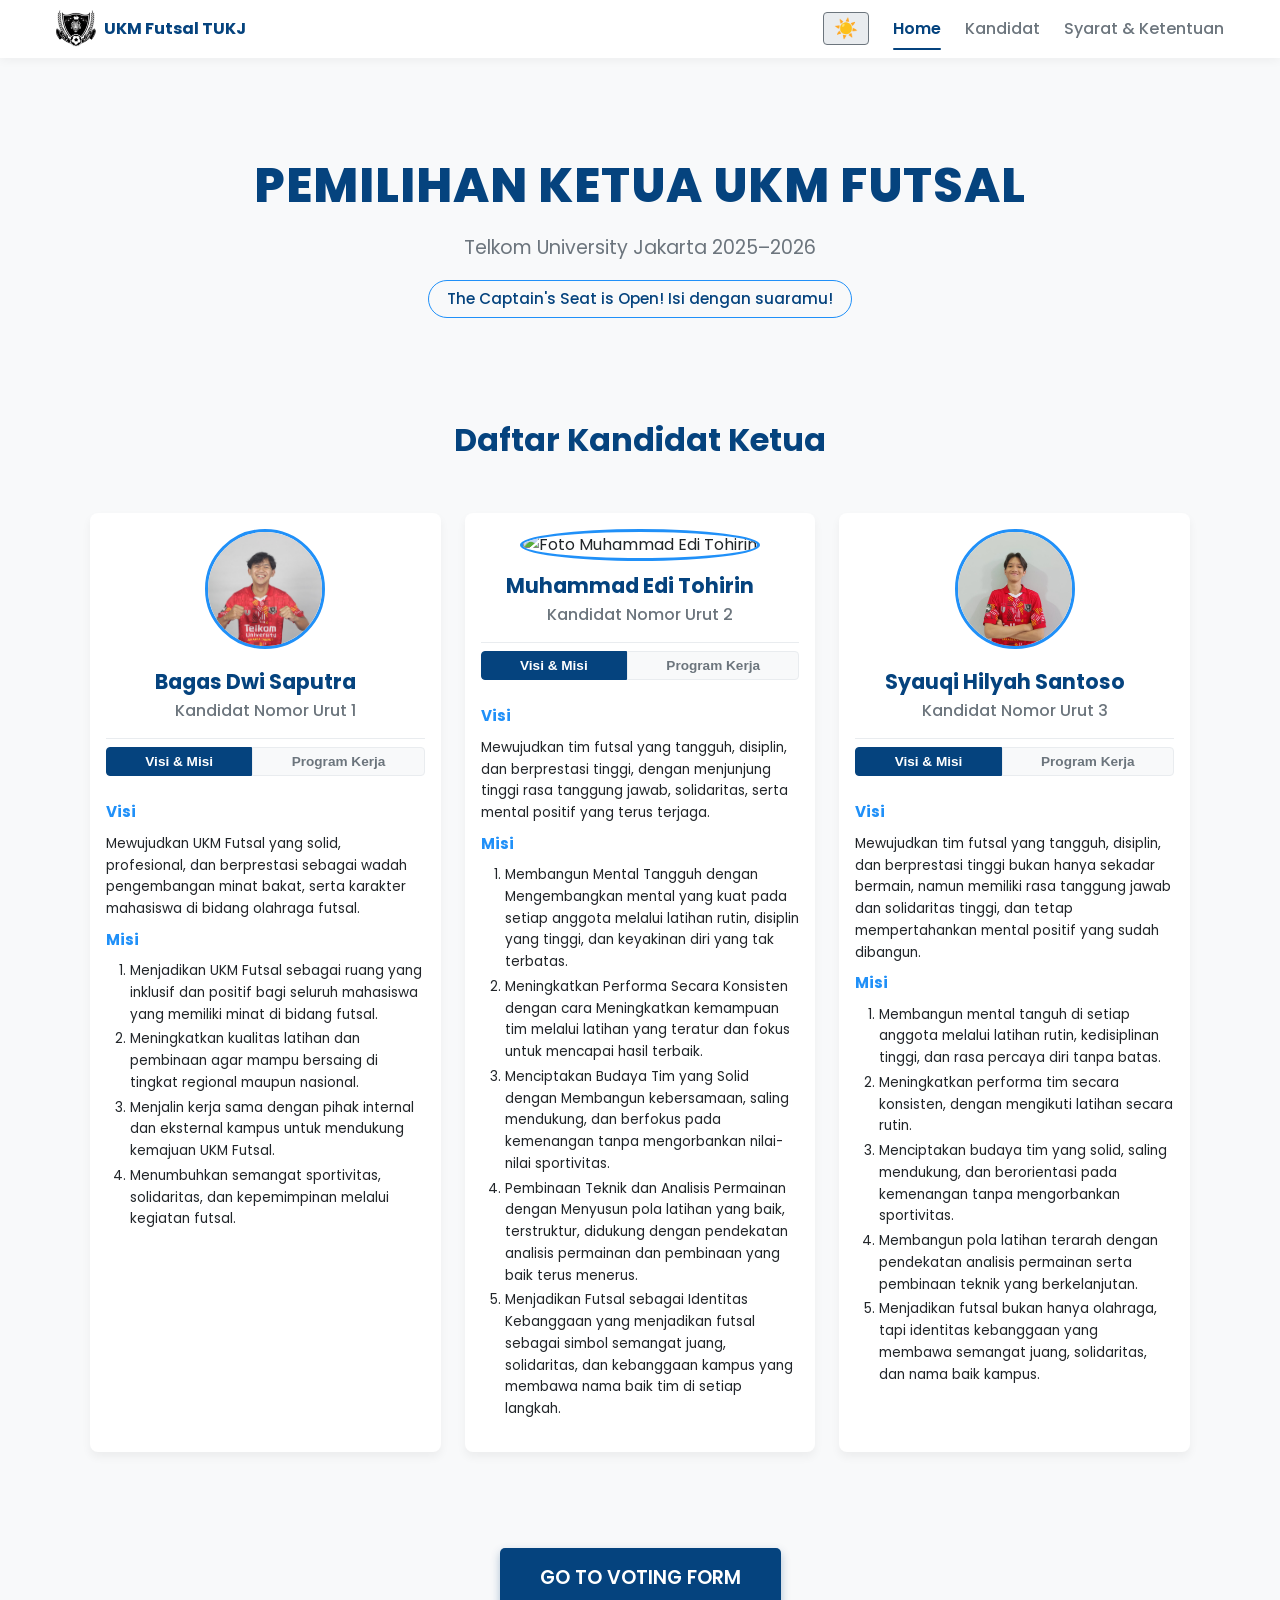
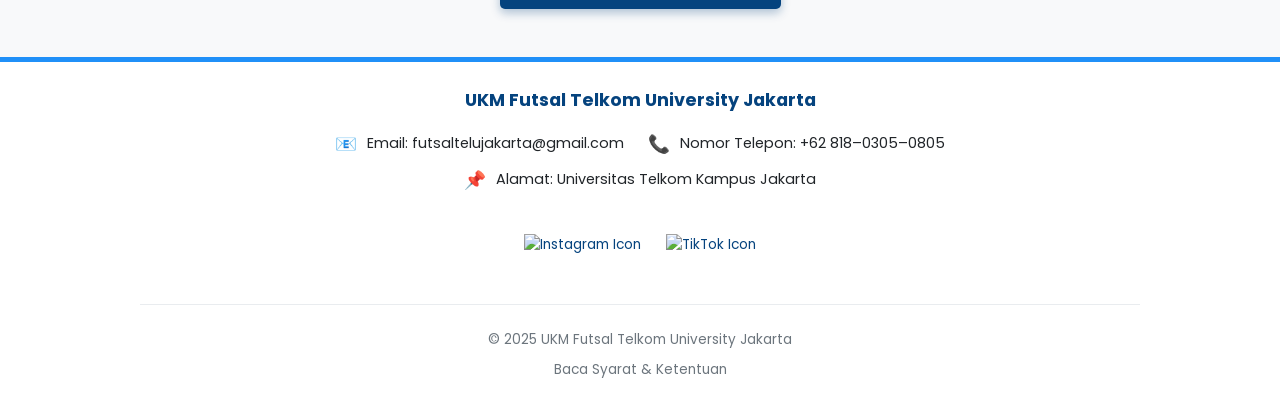
==== index.html @ 2a082401 "Initial commit of Futsal TUKJ Website" ====
<!DOCTYPE html>
<html lang="id">
  <head>
    <meta charset="UTF-8" />
    <meta name="viewport" content="width=device-width, initial-scale=1.0" />
    <title>Pemilihan Ketua UKM Futsal TUKJ</title>
    <link rel="stylesheet" href="style.css" />
    <link
      href="https://fonts.googleapis.com/css2?family=Poppins:wght@300;400;500;600;700;800&display=swap"
      rel="stylesheet"
    />
    <style>
      /* Gaya tambahan untuk nomor urut kandidat */
      .candidate-number {
        font-size: 1rem;
        font-weight: 500;
        color: var(--color-text-secondary);
        margin-top: -10px; /* Tarik ke atas agar dekat dengan nama */
        margin-bottom: 15px;
      }
    </style>
  </head>
  <body class="light-theme">
    <header class="sticky-header">
      <div class="header-content">
        <a href="index.html" class="logo-link">
          <img
            src="images/logo.png"
            alt="Logo UKM Futsal Telkom University Jakarta"
            class="logo"
          />
          <span class="ukm-name">UKM Futsal TUKJ</span>
        </a>

        <div class="header-controls">
          <button
            id="theme-toggle"
            class="theme-toggle"
            aria-label="Toggle dark mode"
          >
            ☀️
          </button>
          <nav class="main-nav">
            <a href="index.html" class="nav-item active">Home</a>
            <a href="#candidates-section" class="nav-item">Kandidat</a>
            <a href="syarat.html" class="nav-item">Syarat & Ketentuan</a>
          </nav>
        </div>
      </div>
    </header>

    <main>
      <section class="hero">
        <h1 class="main-title">PEMILIHAN KETUA UKM FUTSAL</h1>
        <p class="subtitle">Telkom University Jakarta 2025–2026</p>
        <p class="tagline">The Captain's Seat is Open! Isi dengan suaramu!</p>
      </section>

      <section class="candidates-list" id="candidates-section">
        <h2>Daftar Kandidat Ketua</h2>
        <div class="candidate-grid">
          <div class="candidate-card" id="kandidat-bagas">
            <img
              src="images/bagas.png"
              alt="Foto Bagas Dwi Saputra"
              class="candidate-photo"
            />
            <h3 class="candidate-name">
              Bagas Dwi Saputra <span class="badge-color green-dot"></span>
            </h3>
            <p class="candidate-number">Kandidat Nomor Urut 1</p>

            <div class="tab-container">
              <div class="tab-buttons">
                <button
                  class="tab-button active"
                  onclick="showTab(this, 'visi-misi-bagas')"
                >
                  Visi & Misi
                </button>
                <button
                  class="tab-button"
                  onclick="showTab(this, 'proker-bagas')"
                >
                  Program Kerja
                </button>
              </div>

              <div id="visi-misi-bagas" class="tab-content active">
                <h4>Visi</h4>
                <p>
                  Mewujudkan UKM Futsal yang solid, profesional, dan berprestasi
                  sebagai wadah pengembangan minat bakat, serta karakter
                  mahasiswa di bidang olahraga futsal.
                </p>

                <h4>Misi</h4>
                <ol>
                  <li>
                    Menjadikan UKM Futsal sebagai ruang yang inklusif dan
                    positif bagi seluruh mahasiswa yang memiliki minat di bidang
                    futsal.
                  </li>
                  <li>
                    Meningkatkan kualitas latihan dan pembinaan agar mampu
                    bersaing di tingkat regional maupun nasional.
                  </li>
                  <li>
                    Menjalin kerja sama dengan pihak internal dan eksternal
                    kampus untuk mendukung kemajuan UKM Futsal.
                  </li>
                  <li>
                    Menumbuhkan semangat sportivitas, solidaritas, dan
                    kepemimpinan melalui kegiatan futsal.
                  </li>
                </ol>
              </div>

              <div id="proker-bagas" class="tab-content">
                <h4>Program Kerja Unggulan</h4>
                <ol>
                  <li>
                    Pembinaan Rutin dan Open Recruitment
                    <ul>
                      <li>
                        Latihan rutin dua kali seminggu (teknik, taktik, dan
                        fisik)
                      </li>
                      <li>Coaching clinic bersama pelatih futsal</li>
                    </ul>
                  </li>
                  <li>
                    Turnamen Internal & Eksternal
                    <ul>
                      <li>Turnamen Futsal Antar Universitas dan fakultas</li>
                      <li>Friendly match antar universitas</li>
                    </ul>
                  </li>
                  <li>
                    Digitalisasi dan Branding UKM
                    <ul>
                      <li>
                        Membuat konten media sosial (highlight, tips futsal,
                        profil anggota)
                      </li>
                      <li>
                        Membangun branding UKM melalui Tiktok dan Instagram
                      </li>
                    </ul>
                  </li>
                  <li>
                    Sinergi Internal Kampus
                    <ul>
                      <li>
                        Kolaborasi dengan UKM lain (UKM Musik, Media, dsb.)
                        untuk event gabungan
                      </li>
                      <li>
                        Partisipasi aktif dalam acara kampus (Liga Mahasiswa ,
                        Ppko, Ppkm dan Innovillage )
                      </li>
                    </ul>
                  </li>
                </ol>
              </div>
            </div>
          </div>

          <div class="candidate-card" id="kandidat-edi">
            <img
              src="images/edi.png"
              alt="Foto Muhammad Edi Tohirin"
              class="candidate-photo"
            />
            <h3 class="candidate-name">
              Muhammad Edi Tohirin <span class="badge-color blue-dot"></span>
            </h3>
            <p class="candidate-number">Kandidat Nomor Urut 2</p>

            <div class="tab-container">
              <div class="tab-buttons">
                <button
                  class="tab-button active"
                  onclick="showTab(this, 'visi-misi-edi')"
                >
                  Visi & Misi
                </button>
                <button
                  class="tab-button"
                  onclick="showTab(this, 'proker-edi')"
                >
                  Program Kerja
                </button>
              </div>

              <div id="visi-misi-edi" class="tab-content active">
                <h4>Visi</h4>
                <p>
                  Mewujudkan tim futsal yang tangguh, disiplin, dan berprestasi
                  tinggi, dengan menjunjung tinggi rasa tanggung jawab,
                  solidaritas, serta mental positif yang terus terjaga.
                </p>
                <h4>Misi</h4>
                <ol>
                  <li>
                    Membangun Mental Tangguh dengan Mengembangkan mental yang
                    kuat pada setiap anggota melalui latihan rutin, disiplin
                    yang tinggi, dan keyakinan diri yang tak terbatas.
                  </li>
                  <li>
                    Meningkatkan Performa Secara Konsisten dengan cara
                    Meningkatkan kemampuan tim melalui latihan yang teratur dan
                    fokus untuk mencapai hasil terbaik.
                  </li>
                  <li>
                    Menciptakan Budaya Tim yang Solid dengan Membangun
                    kebersamaan, saling mendukung, dan berfokus pada kemenangan
                    tanpa mengorbankan nilai-nilai sportivitas.
                  </li>
                  <li>
                    Pembinaan Teknik dan Analisis Permainan dengan Menyusun pola
                    latihan yang baik, terstruktur, didukung dengan pendekatan
                    analisis permainan dan pembinaan yang baik terus menerus.
                  </li>
                  <li>
                    Menjadikan Futsal sebagai Identitas Kebanggaan yang
                    menjadikan futsal sebagai simbol semangat juang,
                    solidaritas, dan kebanggaan kampus yang membawa nama baik
                    tim di setiap langkah.
                  </li>
                </ol>
              </div>

              <div id="proker-edi" class="tab-content">
                <h4>Program Kerja</h4>
                <ol>
                  <li>
                    Pengembangan Skill & Open Recruitment
                    <ul>
                      <li>
                        Latihan terjadwal 2 kali seminggu (teknik individu,
                        taktik tim, serta latihan fisik & mental).
                      </li>
                      <li>
                        Seleksi anggota baru dengan sistem scouting dan trial
                        game.
                      </li>
                    </ul>
                  </li>
                  <li>
                    Kompetisi & Pertandingan Persahabatan
                    <ul>
                      <li>Liga Mini UKM Futsal antar angkatan dan jurusan.</li>
                      <li>
                        Friendly Match rutin dengan kampus/tim futsal lain untuk
                        meningkatkan jam terbang dan mental.
                      </li>
                      <li>Turnamen antar universitas/prodi.</li>
                    </ul>
                  </li>
                  <li>
                    Digitalisasi & Promosi UKM
                    <ul>
                      <li>
                        Pembuatan konten kreatif reels latihan, profil pemain,
                        cuplikan pertandingan.
                      </li>
                      <li>
                        Aktif di platform digital TikTok, Instagram, dan
                        YouTube.
                      </li>
                    </ul>
                  </li>
                  <li>
                    Kolaborasi dan Penguatan Relasi Kampus
                    <ul>
                      <li>
                        Partisipasi dalam event kampus & nasional (Liga
                        Mahasiswa, Festival Olahraga Kampus).
                      </li>
                      <li>
                        Program “Futsal Goes to SD/MI” untuk memperkenalkan
                        futsal ke murid/Masyarakat luar.
                      </li>
                    </ul>
                  </li>
                </ol>
              </div>
            </div>
          </div>

          <div class="candidate-card" id="kandidat-syauqi">
            <img
              src="images/syauqi.png"
              alt="Foto Syauqi Hilyah Santoso"
              class="candidate-photo"
            />
            <h3 class="candidate-name">
              Syauqi Hilyah Santoso <span class="badge-color orange-dot"></span>
            </h3>
            <p class="candidate-number">Kandidat Nomor Urut 3</p>

            <div class="tab-container">
              <div class="tab-buttons">
                <button
                  class="tab-button active"
                  onclick="showTab(this, 'visi-misi-syauqi')"
                >
                  Visi & Misi
                </button>
                <button
                  class="tab-button"
                  onclick="showTab(this, 'proker-syauqi')"
                >
                  Program Kerja
                </button>
              </div>

              <div id="visi-misi-syauqi" class="tab-content active">
                <h4>Visi</h4>
                <p>
                  Mewujudkan tim futsal yang tangguh, disiplin, dan berprestasi
                  tinggi bukan hanya sekadar bermain, namun memiliki rasa
                  tanggung jawab dan solidaritas tinggi, dan tetap
                  mempertahankan mental positif yang sudah dibangun.
                </p>
                <h4>Misi</h4>
                <ol>
                  <li>
                    Membangun mental tanguh di setiap anggota melalui latihan
                    rutin, kedisiplinan tinggi, dan rasa percaya diri tanpa
                    batas.
                  </li>
                  <li>
                    Meningkatkan performa tim secara konsisten, dengan mengikuti
                    latihan secara rutin.
                  </li>
                  <li>
                    Menciptakan budaya tim yang solid, saling mendukung, dan
                    berorientasi pada kemenangan tanpa mengorbankan sportivitas.
                  </li>
                  <li>
                    Membangun pola latihan terarah dengan pendekatan analisis
                    permainan serta pembinaan teknik yang berkelanjutan.
                  </li>
                  <li>
                    Menjadikan futsal bukan hanya olahraga, tapi identitas
                    kebanggaan yang membawa semangat juang, solidaritas, dan
                    nama baik kampus.
                  </li>
                </ol>
              </div>

              <div id="proker-syauqi" class="tab-content">
                <h4>Program Kerja</h4>
                <ol>
                  <li>
                    Pembelajaran dan pelatihan
                    <ul>
                      <li>
                        Mengadakan pelatihan rutin empat kali dalam sebulan.
                      </li>
                      <li>Mempertahankan pelatih external.</li>
                      <li>
                        Mengikuti kompetisi eksternal setiap bulannya minimal
                        satu kali.
                      </li>
                      <li>
                        Mengadakan sparing atau uji coba antar Universitas dan
                        fakultas untuk mengukur mentalitas pemain.
                      </li>
                      <li>
                        Mengadakan evaluasi performa pemain setiap akhir bulan
                        bersama pelatih.
                      </li>
                    </ul>
                  </li>
                  <li>
                    Publikasi dan Hubungan Eksternal
                    <ul>
                      <li>
                        Membuat dokumentasi saat pelatihan rutin dan kompetisi.
                      </li>
                      <li>
                        Bekerja sama dengan pihak UKM dan berkolaborasi dalam
                        kegiatan internal kampus.
                      </li>
                    </ul>
                  </li>
                  <li>
                    Fasilitas
                    <ul>
                      <li>
                        Mengadakan pengecekan fasilitas/perlengkapan futsal
                        secara rutin satu kali dalam sebulan.
                      </li>
                      <li>Membuat jersey tahunan baru.</li>
                    </ul>
                  </li>
                  <li>
                    Prestasi dan Regenerasi
                    <ul>
                      <li>
                        Memberikan penghargaan kepada pemain yang selalu hadir
                        dalam peltihan rutin di akhir kepengurusan.
                      </li>
                      <li>
                        Memberikan pengahrgaan best player kepada pemain yang
                        memiliki prestasi tinggi di UKM Futsal.
                      </li>
                      <li>
                        Memilih calon-calon kepengurusan untuk melanjutkan
                        kepengurusan yang ada.
                      </li>
                      <li>Mengadakan evaluasi besar di akhir kepengurusan</li>
                    </ul>
                  </li>
                </ol>
              </div>
            </div>
          </div>
        </div>
      </section>

      <section class="voting-action">
        <a href="#" class="btn-voting">Go to Voting Form</a>
      </section>
    </main>
    <footer>
      <div class="footer-content-wrap">
        <div class="footer-col contact-info">
          <h3>UKM Futsal Telkom University Jakarta</h3>
          <p>
            <span aria-hidden="true">📧</span> Email:
            futsaltelujakarta@gmail.com
          </p>
          <p>
            <span aria-hidden="true">📞</span> Nomor Telepon: +62 818–0305–0805
          </p>
          <p>
            <span aria-hidden="true">📌</span> Alamat: Universitas Telkom Kampus
            Jakarta
          </p>
        </div>

        <div class="footer-col social-icons">
          <a
            href="https://www.instagram.com/futsaltukj?utm_source=ig_web_button_share_sheet&igsh=ZDNlZDc0MzIxNw=="
            target="_blank"
            aria-label="Instagram"
          >
            <img
              src="https://upload.wikimedia.org/wikipedia/commons/thumb/a/a5/Instagram_icon.png/1200px-Instagram_icon.png"
              alt="Instagram Icon"
            />
          </a>
          <a
            href="https://www.tiktok.com/@futsal.telujakarta?lang=en-GB"
            target="_blank"
            aria-label="TikTok"
          >
            <img
              src="https://upload.wikimedia.org/wikipedia/id/thumb/a/a9/TikTok_logo.svg/1280px-TikTok_logo.svg.png"
              alt="TikTok Icon"
            />
          </a>
        </div>
      </div>

      <div class="footer-bottom">
        <p class="copyright">© 2025 UKM Futsal Telkom University Jakarta</p>
        <p>
          <a href="syarat.html" class="footer-link">Baca Syarat & Ketentuan</a>
        </p>
      </div>
    </footer>
    <script>
      // Fungsi untuk mengaktifkan tab Visi/Misi dan Program Kerja
      function showTab(button, tabId) {
        const container = button.closest(".tab-container");
        container
          .querySelectorAll(".tab-button")
          .forEach((btn) => btn.classList.remove("active"));
        container
          .querySelectorAll(".tab-content")
          .forEach((content) => content.classList.remove("active"));

        button.classList.add("active");
        document.getElementById(tabId).classList.add("active");
      }

      // KODE BARU UNTUK ACTIVE NAVBAR PADA SAAT SCROLL
      document.addEventListener("DOMContentLoaded", function () {
        const navLinks = document.querySelectorAll(".main-nav .nav-item");
        const sections = document.querySelectorAll("main section[id]");
        const candidatesSection = document.getElementById("candidates-section");

        // Fungsi untuk mengamati posisi gulir
        function activateNavLink() {
          let current = "";

          // Cari posisi section yang sedang terlihat
          sections.forEach((section) => {
            const sectionTop = section.offsetTop;
            const sectionHeight = section.clientHeight;
            // Jarak toleransi 200px dari atas viewport
            if (
              pageYOffset >= sectionTop - 200 &&
              pageYOffset < sectionTop + sectionHeight - 200
            ) {
              current = section.getAttribute("id");
            }
          });

          // Perbarui kelas active pada navbar
          navLinks.forEach((link) => {
            link.classList.remove("active");
            if (link.getAttribute("href").includes(current) && current !== "") {
              link.classList.add("active");
            }

            // Kasus khusus Home (jika di paling atas)
            if (pageYOffset < candidatesSection.offsetTop - 300) {
              // Asumsi link Home adalah yang pertama
              navLinks[0].classList.add("active");
            }
          });
        }

        window.addEventListener("scroll", activateNavLink);
        activateNavLink(); // Panggil saat memuat halaman untuk set status awal

        // Logika untuk Theme Toggle (jika belum ada)
        const themeToggle = document.getElementById("theme-toggle");
        if (themeToggle) {
          themeToggle.addEventListener("click", () => {
            document.body.classList.toggle("dark-theme");
            document.body.classList.toggle("light-theme");
            const isDark = document.body.classList.contains("dark-theme");
            themeToggle.textContent = isDark ? "🌙" : "☀️";
          });
        }
      });
    </script>
  </body>
</html>
---- style.css ----
/* Import Font Poppins */
@import url("https://fonts.googleapis.com/css2?family=Poppins:wght@300;400;500;600;700;800&display=swap");

/* ================================================================= */
/* 1. VARIABEL TEMA */
/* ================================================================= */

:root {
  /* Light Mode Variables (Default) */
  --color-bg-main: #f8f9fa;
  --color-bg-card: #ffffff;
  --color-bg-secondary: #e9ecef;
  --color-text-main: #212529;
  --color-text-secondary: #6c757d;

  --color-primary-dark: #05437e; /* Biru Tua Serius */
  --color-primary-light: #2090f8; /* Biru Terang Aksen */
  --color-shadow-base: rgba(0, 0, 0, 0.05);
  --color-white: #ffffff;
}

/* Dark Mode Variables */
.dark-theme {
  --color-bg-main: #121212;
  --color-bg-card: #1e1e1e;
  --color-bg-secondary: #2c2c2c;
  --color-text-main: #e0e0e0;
  --color-text-secondary: #aaaaaa;

  --color-primary-dark: #8db4e4;
  --color-primary-light: #4a90e2;
  --color-shadow-base: rgba(0, 0, 0, 0.5);
  --color-white: #ffffff;
}

/* ================================================================= */
/* 2. SPACING & GLOBAL RESET */
/* ================================================================= */

:root {
  --spacing-lg: 3rem;
  --spacing-md: 1.5rem;
  --spacing-sm: 1rem;
  --spacing-xs: 0.5rem;
}

* {
  margin: 0;
  padding: 0;
  box-sizing: border-box;
}

body {
  font-family: "Poppins", sans-serif;
  background-color: var(--color-bg-main);
  color: var(--color-text-main);
  line-height: 1.6;
  scroll-behavior: smooth;
  transition: background-color 0.3s, color 0.3s;
}

a {
  color: var(--color-primary-dark);
  text-decoration: none;
  transition: color 0.3s ease;
}

a:hover {
  color: var(--color-primary-light);
}

ul {
  list-style: none;
  padding-left: 0;
}

/* ================================================================= */
/* 3. HEADER & NAVIGASI */
/* ================================================================= */

.sticky-header {
  background-color: var(--color-bg-card);
  width: 100%;
  position: fixed;
  top: 0;
  left: 0;
  z-index: 1000;
  box-shadow: 0 2px 10px var(--color-shadow-base);
  padding: var(--spacing-xs) 0;
  transition: background-color 0.3s, box-shadow 0.3s;
}

.header-content {
  max-width: 1200px;
  margin: 0 auto;
  padding: 0 var(--spacing-sm);
  display: flex;
  justify-content: space-between;
  align-items: center;
}

.logo-link {
  display: flex;
  align-items: center;
}

.logo {
  height: 40px;
  margin-right: var(--spacing-xs);

  border: none;
  border-radius: 0;
  padding: 0;
  background-color: transparent;

  filter: drop-shadow(0 0 5px rgba(255, 255, 255, 0.861));
}

.ukm-name {
  font-size: 1rem;
  font-weight: 700;
  color: var(--color-primary-dark);
}

.header-controls {
  display: flex;
  align-items: center;
}

.theme-toggle {
  background: var(--color-bg-secondary);
  border: 1px solid var(--color-text-secondary);
  color: var(--color-text-main);
  padding: 6px 10px;
  margin-right: var(--spacing-md);
  border-radius: 4px;
  cursor: pointer;
  font-size: 1.2rem;
  line-height: 1;
  transition: all 0.3s;
}

.theme-toggle:hover {
  background-color: var(--color-primary-dark);
  color: var(--color-bg-card);
}

.main-nav {
  display: flex;
  gap: var(--spacing-md);
}

.nav-item {
  font-weight: 500;
  color: var(--color-text-secondary);
  padding: var(--spacing-xs) 0;
  position: relative;
}

.nav-item:hover {
  color: var(--color-primary-dark);
}

.nav-item.active {
  color: var(--color-primary-dark);
  font-weight: 600;
}

.nav-item.active::after {
  content: "";
  position: absolute;
  bottom: 0;
  left: 0;
  width: 100%;
  height: 2px;
  background-color: var(--color-primary-dark);
  border-radius: 1px;
}

/* ================================================================= */
/* 4. HERO SECTION & JUDUL */
/* ================================================================= */

main {
  padding-top: 100px;
}

.hero {
  text-align: center;
  padding: var(--spacing-lg) 0;
}

.main-title {
  font-size: 3rem;
  font-weight: 800;
  color: var(--color-primary-dark);
  margin-bottom: var(--spacing-xs);
  text-transform: uppercase;
  letter-spacing: 1px;
}

.subtitle {
  font-size: 1.2rem;
  font-weight: 400;
  color: var(--color-text-secondary);
  margin-bottom: var(--spacing-sm);
}

.tagline {
  font-size: 0.95rem;
  font-weight: 500;
  color: var(--color-primary-dark);
  border: 1px solid var(--color-primary-light);
  padding: 6px 18px;
  display: inline-block;
  border-radius: 20px;
}

/* ================================================================= */
/* 5. KANDIDAT CARDS */
/* ================================================================= */

.candidates-list {
  padding: var(--spacing-lg) 0;
}

.candidates-list h2 {
  text-align: center;
  font-size: 2rem;
  font-weight: 700;
  color: var(--color-primary-dark);
  margin-bottom: var(--spacing-lg);
}

.candidate-grid {
  display: grid;
  grid-template-columns: repeat(3, 1fr);
  gap: var(--spacing-md);
  max-width: 1100px;
  margin: 0 auto;
}

.candidate-card {
  background-color: var(--color-bg-card);
  padding: var(--spacing-sm);
  border-radius: 8px;
  text-align: center;
  transition: transform 0.3s ease, box-shadow 0.3s ease, border 0.3s ease; /* Tambahkan border 0.3s ease */
  box-shadow: 0 5px 10px rgba(0, 0, 0, 0.05);
  border: 1px var(--color-primary-light);
}

.candidate-card:hover {
  transform: translateY(-5px);
  /* Hapus perubahan background-color, biarkan tetap putih */
  background-color: var(--color-bg-card);
  /* Ganti box-shadow dengan border biru dan bayangan yang lebih lembut */
  box-shadow: 0 8px 15px rgba(0, 0, 0, 0.1);
  border: 1px solid var(--color-primary-light); /* BORDER BIRU KRITIS */
}

.candidate-photo {
  width: 120px;
  height: 120px;
  object-fit: cover;
  border-radius: 50%;
  margin-bottom: var(--spacing-xs);
  border: 3px solid var(--color-primary-light);
}

.candidate-name {
  font-size: 1.3rem;
  font-weight: 700;
  /* Kunci 1: Hilangkan margin bawah nama agar nomor urut menempel erat */
  margin-bottom: 0 !important;
  color: var(--color-primary-dark);
}

.candidate-number {
  font-size: 1rem;
  font-weight: 500;
  color: var(--color-text-secondary);
  /* Kunci 2: Hilangkan margin atas nomor urut untuk menempel ke nama */
  margin-top: 0 !important;
  /* Kunci 3: Beri jarak yang cukup di bawah, memisahkan dari Tabs */
  margin-bottom: var(--spacing-sm); /* 1rem = 16px, jarak aman ke Tabs */
}

.candidate-number strong {
  font-weight: 700;
}

.badge-color {
  display: inline-block;
  width: 10px;
  height: 10px;
  border-radius: 50%;
  margin-left: 5px;
  vertical-align: middle;
}

/* Tabs */
.tab-container {
  border-top: 1px solid var(--color-bg-secondary);
  padding-top: var(--spacing-xs);
  margin-top: var(--spacing-xs);
}

.tab-buttons {
  display: flex;
  justify-content: space-around;
  margin-bottom: var(--spacing-xs);
}

.tab-button {
  flex-grow: 1;
  padding: 6px 4px;
  border: 1px solid var(--color-bg-secondary);
  background-color: var(--color-bg-main);
  color: var(--color-text-secondary);
  font-weight: 600;
  cursor: pointer;
  font-size: 0.85rem;
  transition: all 0.3s ease;
}

.tab-button:first-child {
  border-top-left-radius: 4px;
  border-bottom-left-radius: 4px;
}
.tab-button:last-child {
  border-top-right-radius: 4px;
  border-bottom-right-radius: 4px;
}

.tab-button.active {
  background-color: var(--color-primary-dark);
  color: var(--color-bg-card);
  border-color: var(--color-primary-dark);
}

.tab-content {
  display: none;
  text-align: left;
  padding: var(--spacing-xs) 0;
  font-size: 0.85rem;
  animation: fadeIn 0.4s;
}

.tab-content.active {
  display: block;
}

.tab-content h4 {
  font-size: 0.95rem;
  font-weight: 700;
  color: var(--color-primary-light);
  margin-top: var(--spacing-xs);
  margin-bottom: var(--spacing-xs);
}

.tab-content ul,
.tab-content ol {
  padding-left: var(--spacing-md);
  margin-bottom: var(--spacing-xs);
}

.tab-content ol {
  list-style-type: decimal; /* Jaga agar List utama Misi/Proker tetap bernomor (1, 2, 3) */
}

/* KODE KRITIS: Targetkan UL yang ada di dalam OL untuk diubah menjadi bullet (disk) */
.tab-content ol ul {
  /* Hapus penomoran default browser pada sub-list */
  list-style-type: disc;
  /* Tambahkan indentasi ekstra agar terlihat sebagai sub-poin */
  padding-left: var(--spacing-md);
  margin-top: 5px;
  margin-bottom: 5px;
}

.tab-content li {
  color: var(--color-text-main);
  margin-bottom: 3px;
  padding-left: 0;
  position: static;
}

@keyframes fadeIn {
  from {
    opacity: 0;
    transform: translateY(5px);
  }
  to {
    opacity: 1;
    transform: translateY(0);
  }
}

/* ================================================================= */
/* 6. TOMBOL VOTING */
/* ================================================================= */

.voting-action {
  text-align: center;
  padding: var(--spacing-lg) 0;
}

.btn-voting {
  display: inline-block;
  background-color: var(
    --color-primary-dark
  ); /* Tetap oranye untuk background */
  color: #ffffff;
  padding: 15px 40px;
  border-radius: 5px;
  font-size: 1.2rem;
  font-weight: 600;
  text-transform: uppercase;
  transition: background-color 0.3s ease, transform 0.2s ease
  box-shadow 0.3s ease; /* Tambah box-shadow transition */

  /* UBAH DI SINI: Shadow biru gelap untuk default */
  box-shadow: 0 4px 10px rgba(5, 67, 126, 0.3); /* rgba dari --color-primary-dark */
}

.btn-voting:hover {
  background-color: white; /* Tetap oranye lebih gelap */
  transform: translateY(-2px);

  /* UBAH DI SINI: Shadow biru gelap lebih kuat saat hover */
  box-shadow: 0 6px 12px rgba(5, 67, 126, 0.5); /* rgba dari --color-primary-dark */
}

/* ================================================================= */
/* 7. FOOTER (Struktur Satu Kolom Terpusat - FULLY CENTERED) */
/* ================================================================= */

footer {
  background-color: var(--color-bg-card);
  text-align: center;
  padding: var(--spacing-md) 0;
  border-top: 5px solid var(--color-primary-light);
  font-size: 0.85rem;
  color: var(--color-text-secondary);
  transition: background-color 0.3s;
}

.footer-content-wrap {
  max-width: 1000px;
  margin: 0 auto;
  padding: 0 var(--spacing-md) var(--spacing-md);

  display: block;
  text-align: center;

  border-bottom: 1px solid var(--color-bg-secondary);
  margin-bottom: var(--spacing-sm);
}

.footer-col {
  width: 100%;
  padding: 0;
}

.footer-col h3 {
  font-size: 1.1rem;
  font-weight: 700;
  color: var(--color-primary-dark);
  margin-bottom: var(--spacing-sm);
}

/* Styling Info Kontak (Sekarang terpusat) */
.contact-info p {
  color: var(--color-text-main);
  font-size: 0.9rem;
  margin-bottom: 8px;

  display: inline-flex;
  align-items: center;
  gap: 10px;
  padding: 0 10px;
}

.contact-info {
  margin-bottom: var(--spacing-md);
}

.contact-info p span[aria-hidden="true"] {
  font-size: 1.1rem;
  color: var(--color-primary-light);
}

.social-icons {
  text-align: center;
  padding-top: var(--spacing-sm);
  margin-bottom: var(--spacing-md);
}

.social-icons a {
  display: inline-block;
  margin: 0 var(--spacing-xs);
  transition: transform 0.3s ease;
}

.social-icons a:hover {
  transform: translateY(-3px) scale(1.05);
}

.social-icons img {
  /* --- PERBAIKAN KRITIS UNTUK IKON --- */
  height: 35px;
  width: 50px; /* Set width dan height yang sama */
  object-fit: contain; /* JAMIN mempertahankan rasio aspek di dalam kotak */
  /* ------------------------------------ */
  vertical-align: middle;
}

.social-icons a:last-child img {
  height: 70px; /* Tingkatkan tinggi sedikit */
  width: 80px; /* Tingkatkan lebar sedikit */
  /* Beri margin tambahan agar ada jarak dengan ikon sebelumnya */
  margin-left: 5px;
}

/* Footer Paling Bawah */
.footer-bottom {
  text-align: center;
  padding-top: var(--spacing-xs);
}

footer p {
  margin-bottom: var(--spacing-xs);
}
footer p:last-child {
  margin-bottom: 0;
}

.footer-link {
  color: var(--color-text-secondary);
}
.footer-link:hover {
  color: var(--color-primary-light);
}

/* ================================================================= */
/* 8. SYARAT & KETENTUAN (CLEAN & ELEGAN) - PERBAIKAN KRITIS */
/* ================================================================= */

.terms-page {
  padding-bottom: var(--spacing-lg);
}

.terms-content {
  max-width: 800px;
  margin: 0 auto;
  padding: 0;
}

.terms-box {
  background-color: var(--color-bg-card);
  padding: var(--spacing-lg);
  border-radius: 8px;
  box-shadow: 0 2px 15px var(--color-shadow-base);
  margin-top: var(--spacing-md);
  transition: background-color 0.3s, box-shadow 0.3s;
}

.terms-section {
  margin-bottom: var(--spacing-md);
  padding-bottom: var(--spacing-md);
  /* Border halus di bawah setiap bagian */
  border-bottom: 1px solid var(--color-bg-secondary);
}
.terms-section:last-child {
  border-bottom: none;
  margin-bottom: 0;
  padding-bottom: 0;
}

.terms-section h2 {
  font-size: 1.3rem;
  color: var(--color-primary-dark);
  margin-bottom: var(--spacing-sm);
  font-weight: 700;
}

/* KODE KRITIS UNTUK LIST ITEM: Gunakan list-style kustom yang rapi */
.terms-section ul {
  /* Hapus default padding */
  padding: 0;
  margin-top: var(--spacing-xs);
  list-style: none; /* Matikan bullet default */
}

.terms-section li {
  font-size: 0.95rem;
  color: var(--color-text-main);
  margin-bottom: 8px;
  padding-left: 20px; /* Ruang untuk bullet kustom */
  position: relative;
  line-height: 1.4;
}

.terms-section li::before {
  /* Bullet kustom yang rapi (titik kecil) */
  content: "•";
  position: absolute;
  left: 0;
  font-size: 1.2rem;
  line-height: 1; /* Pastikan bullet sejajar dengan teks */
  color: var(--color-primary-light); /* Warna biru aksen */
  font-weight: 900;
}
/* Akhir KODE KRITIS */

.back-link-container {
  margin-top: var(--spacing-lg);
  text-align: center;
}

.btn-back {
  display: inline-block;
  background-color: var(--color-primary-dark);
  color: var(--color-bg-card);
  padding: 10px 20px;
  border-radius: 5px;
  font-size: 1rem;
  font-weight: 600;
  transition: background-color 0.3s ease, transform 0.2s ease,
    box-shadow 0.3s ease; /* Tambah box-shadow transition */

  /* TAMBAH DI SINI: Shadow biru gelap untuk default */
  box-shadow: 0 4px 10px rgba(5, 67, 126, 0.3); /* rgba dari --color-primary-dark */
}

.btn-back:hover {
  background-color: white;
  transform: translateY(-2px);

  /* TAMBAH DI SINI: Shadow biru gelap lebih kuat saat hover */
  box-shadow: 0 6px 12px rgba(5, 67, 126, 0.5); /* rgba dari --color-primary-dark */
}
/* ================================================================= */
/* 9. MEDIA QUERIES (Penyesuaian Footer) */
/* ================================================================= */

/* ... (Media queries sebelumnya) ... */

@media (max-width: 768px) {
  /* ... (Kode responsif lainnya) ... */

  /* Perubahan untuk Footer di Mobile */
  .footer-content-wrap {
    flex-direction: column;
    align-items: center;
    text-align: center;
  }
  .footer-col {
    width: 100%;
    margin-bottom: var(--spacing-md);
    min-width: unset;
  }
  .contact-info p {
    /* Di mobile, biarkan kontak menyebar agar lebih mudah dibaca */
    display: flex;
    justify-content: center;
    padding: 0;
  }

  .social-icons a {
    margin: 0 5px;
  }
  .social-icons img {
    height: 30px;
    width: 30px;
    object-fit: contain; /* JAMIN di mobile juga */
  }
  .social-icons a:last-child img {
    height: 50px;
    width: 50px;
    margin-left: 3px;
  }
}
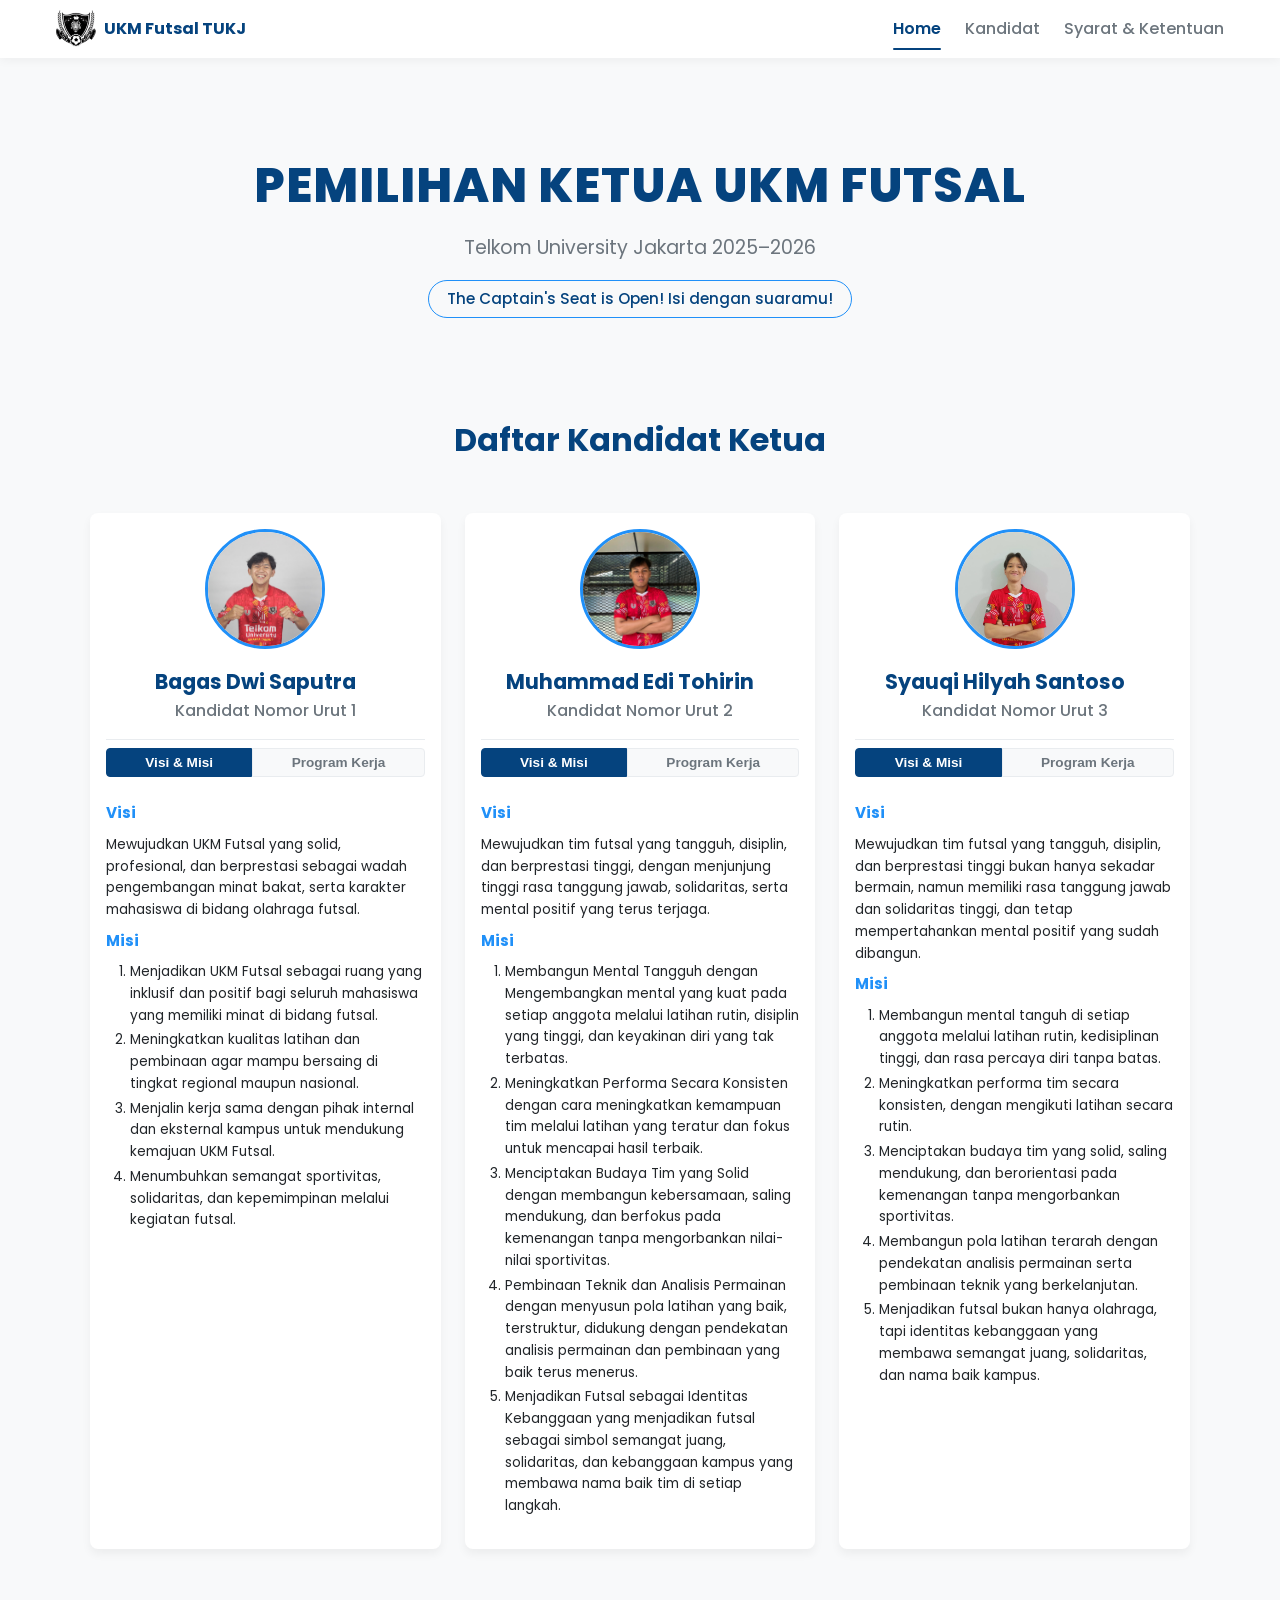
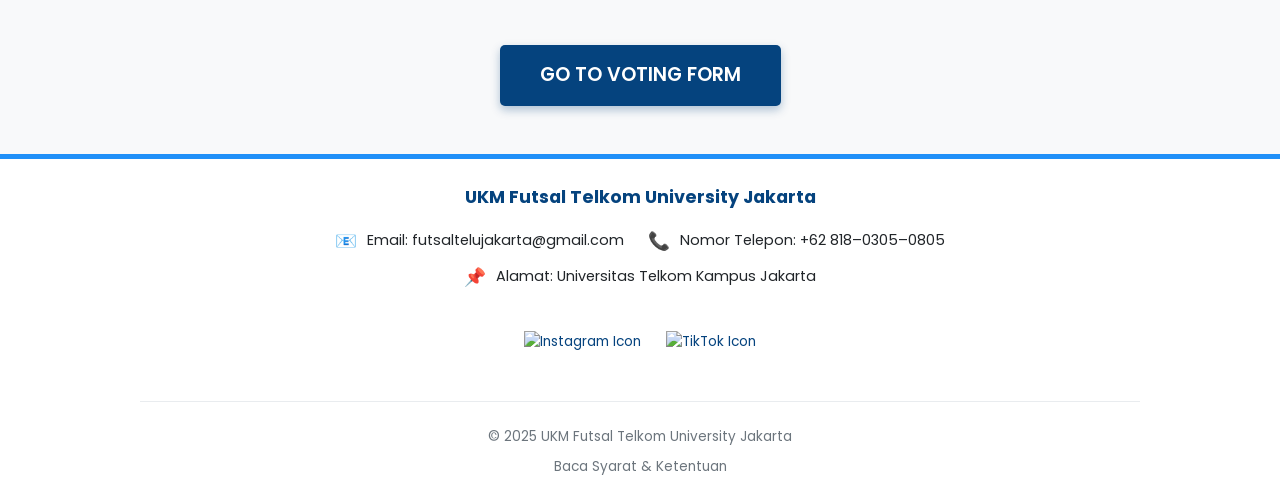
==== commit 0541e80c: "FINAL: Fixed mobile spacing, removed dark mode toggle, and added voting link." ====
--- a/index.html
+++ b/index.html
@@ -9,16 +9,6 @@
       href="https://fonts.googleapis.com/css2?family=Poppins:wght@300;400;500;600;700;800&display=swap"
       rel="stylesheet"
     />
-    <style>
-      /* Gaya tambahan untuk nomor urut kandidat */
-      .candidate-number {
-        font-size: 1rem;
-        font-weight: 500;
-        color: var(--color-text-secondary);
-        margin-top: -10px; /* Tarik ke atas agar dekat dengan nama */
-        margin-bottom: 15px;
-      }
-    </style>
   </head>
   <body class="light-theme">
     <header class="sticky-header">
@@ -32,20 +22,11 @@
           <span class="ukm-name">UKM Futsal TUKJ</span>
         </a>
 
-        <div class="header-controls">
-          <button
-            id="theme-toggle"
-            class="theme-toggle"
-            aria-label="Toggle dark mode"
-          >
-            ☀️
-          </button>
-          <nav class="main-nav">
-            <a href="index.html" class="nav-item active">Home</a>
-            <a href="#candidates-section" class="nav-item">Kandidat</a>
-            <a href="syarat.html" class="nav-item">Syarat & Ketentuan</a>
-          </nav>
-        </div>
+        <nav class="main-nav">
+          <a href="index.html" class="nav-item active">Home</a>
+          <a href="#candidates-section" class="nav-item">Kandidat</a>
+          <a href="syarat.html" class="nav-item">Syarat & Ketentuan</a>
+        </nav>
       </div>
     </header>
 
@@ -200,33 +181,45 @@
                   tinggi, dengan menjunjung tinggi rasa tanggung jawab,
                   solidaritas, serta mental positif yang terus terjaga.
                 </p>
+
                 <h4>Misi</h4>
                 <ol>
                   <li>
-                    Membangun Mental Tangguh dengan Mengembangkan mental yang
-                    kuat pada setiap anggota melalui latihan rutin, disiplin
-                    yang tinggi, dan keyakinan diri yang tak terbatas.
-                  </li>
-                  <li>
-                    Meningkatkan Performa Secara Konsisten dengan cara
-                    Meningkatkan kemampuan tim melalui latihan yang teratur dan
-                    fokus untuk mencapai hasil terbaik.
-                  </li>
-                  <li>
-                    Menciptakan Budaya Tim yang Solid dengan Membangun
-                    kebersamaan, saling mendukung, dan berfokus pada kemenangan
-                    tanpa mengorbankan nilai-nilai sportivitas.
-                  </li>
-                  <li>
-                    Pembinaan Teknik dan Analisis Permainan dengan Menyusun pola
-                    latihan yang baik, terstruktur, didukung dengan pendekatan
-                    analisis permainan dan pembinaan yang baik terus menerus.
-                  </li>
-                  <li>
-                    Menjadikan Futsal sebagai Identitas Kebanggaan yang
-                    menjadikan futsal sebagai simbol semangat juang,
-                    solidaritas, dan kebanggaan kampus yang membawa nama baik
-                    tim di setiap langkah.
+                    <p>
+                      Membangun Mental Tangguh dengan Mengembangkan mental yang
+                      kuat pada setiap anggota melalui latihan rutin, disiplin
+                      yang tinggi, dan keyakinan diri yang tak terbatas.
+                    </p>
+                  </li>
+                  <li>
+                    <p>
+                      Meningkatkan Performa Secara Konsisten dengan cara
+                      meningkatkan kemampuan tim melalui latihan yang teratur
+                      dan fokus untuk mencapai hasil terbaik.
+                    </p>
+                  </li>
+                  <li>
+                    <p>
+                      Menciptakan Budaya Tim yang Solid dengan membangun
+                      kebersamaan, saling mendukung, dan berfokus pada kemenangan
+                      tanpa mengorbankan nilai-nilai sportivitas.
+                    </p>
+                  </li>
+                  <li>
+                    <p>
+                      Pembinaan Teknik dan Analisis Permainan dengan menyusun
+                      pola latihan yang baik, terstruktur, didukung dengan
+                      pendekatan analisis permainan dan pembinaan yang baik terus
+                      menerus.
+                    </p>
+                  </li>
+                  <li>
+                    <p>
+                      Menjadikan Futsal sebagai Identitas Kebanggaan yang
+                      menjadikan futsal sebagai simbol semangat juang,
+                      solidaritas, dan kebanggaan kampus yang membawa nama baik
+                      tim di setiap langkah.
+                    </p>
                   </li>
                 </ol>
               </div>
@@ -235,52 +228,97 @@
                 <h4>Program Kerja</h4>
                 <ol>
                   <li>
-                    Pengembangan Skill & Open Recruitment
-                    <ul>
-                      <li>
-                        Latihan terjadwal 2 kali seminggu (teknik individu,
-                        taktik tim, serta latihan fisik & mental).
-                      </li>
-                      <li>
-                        Seleksi anggota baru dengan sistem scouting dan trial
-                        game.
-                      </li>
-                    </ul>
-                  </li>
-                  <li>
-                    Kompetisi & Pertandingan Persahabatan
-                    <ul>
-                      <li>Liga Mini UKM Futsal antar angkatan dan jurusan.</li>
-                      <li>
-                        Friendly Match rutin dengan kampus/tim futsal lain untuk
-                        meningkatkan jam terbang dan mental.
-                      </li>
-                      <li>Turnamen antar universitas/prodi.</li>
-                    </ul>
-                  </li>
-                  <li>
-                    Digitalisasi & Promosi UKM
-                    <ul>
-                      <li>
-                        Pembuatan konten kreatif reels latihan, profil pemain,
-                        cuplikan pertandingan.
-                      </li>
-                      <li>
-                        Aktif di platform digital TikTok, Instagram, dan
-                        YouTube.
-                      </li>
-                    </ul>
-                  </li>
+                    Program Kedisiplinan & Motivasi Anggota
+                    <ul>
+                      <li>
+                        Mengadakan sesi team building/evaluasi tim dan motivasi
+                        setiap dua bulan sekali untuk memperkuat kebersamaan dan
+                        semangat juang tim.
+                      </li>
+                      <li>
+                        Menerapkan sistem absensi serta penilaian kedisiplinan
+                        yang terukur bagi setiap anggota.
+                      </li>
+                      <li>
+                        Memberikan penghargaan seperti
+                        <em>Most Improved Player</em> atau pemain paling rajin
+                        latihan setiap 3 bulan sekali sebagai bentuk apresiasi
+                        dan motivasi bagi anggota.
+                      </li>
+                    </ul>
+                  </li>
+
+                  <li>
+                    Latihan Terstruktur dan Evaluasi Performa
+                    <ul>
+                      <li>
+                        Menyelenggarakan latihan rutin dua kali seminggu dengan
+                        fokus pada penguatan fisik, penguasaan teknik, serta
+                        penerapan taktik permainan.
+                      </li>
+                      <li>
+                        Melakukan sesi <em>analysis</em> atau tanya jawab
+                        after match/latihan tanding untuk menganalisis strategi
+                        dan performa tim.
+                      </li>
+                      <li>
+                        Mengadakan evaluasi performa pemain setiap akhir bulan
+                        bersama pelatih dan kapten tim sebagai bahan perbaikan
+                        dan pengembangan.
+                      </li>
+                    </ul>
+                  </li>
+
+                  <li>
+                    Kompetisi dan Sparing Berkala
+                    <ul>
+                      <li>
+                        Menyelenggarakan <em>friendly match</em> rutin antar
+                        fakultas dan universitas setiap bulan.
+                      </li>
+                      <li>
+                        Berpartisipasi dalam berbagai kompetisi eksternal
+                        seperti turnamen antar universitas dan event olahraga
+                        kampus.
+                      </li>
+                      <li>
+                        Mengadakan Mini Tournament Internal setiap semester
+                        untuk menjaga atmosfer kompetitif di lingkungan UKM.
+                      </li>
+                    </ul>
+                  </li>
+
                   <li>
                     Kolaborasi dan Penguatan Relasi Kampus
                     <ul>
                       <li>
-                        Partisipasi dalam event kampus & nasional (Liga
-                        Mahasiswa, Festival Olahraga Kampus).
-                      </li>
-                      <li>
-                        Program “Futsal Goes to SD/MI” untuk memperkenalkan
-                        futsal ke murid/Masyarakat luar.
+                        Menyelenggarakan program “Futsal Mengajar” di
+                        sekolah-sekolah dasar atau menengah untuk mengenalkan
+                        dasar permainan futsal.
+                      </li>
+                      <li>
+                        Berpartisipasi aktif dalam kegiatan kampus seperti Liga
+                        Mahasiswa dan Expo UKM.
+                      </li>
+                    </ul>
+                  </li>
+
+                  <li>
+                    Branding & Identitas Tim “Proud to be Futsal”
+                    <ul>
+                      <li>
+                        Membentuk tim media dan publikasi untuk mengelola
+                        seluruh dokumentasi kegiatan UKM Futsal.
+                      </li>
+                      <li>
+                        Membuat konten kreatif seperti highlight latihan,
+                        dokumentasi pertandingan, profil pemain, serta aktivitas
+                        sosial tim.
+                      </li>
+                      <li>
+                        Berkolaborasi dengan UKM lain dan pihak kampus untuk
+                        memperluas jangkauan serta memperkenalkan UKM Futsal ke
+                        masyarakat luas.
                       </li>
                     </ul>
                   </li>
@@ -327,26 +365,37 @@
                 <h4>Misi</h4>
                 <ol>
                   <li>
-                    Membangun mental tanguh di setiap anggota melalui latihan
-                    rutin, kedisiplinan tinggi, dan rasa percaya diri tanpa
-                    batas.
-                  </li>
-                  <li>
-                    Meningkatkan performa tim secara konsisten, dengan mengikuti
-                    latihan secara rutin.
-                  </li>
-                  <li>
-                    Menciptakan budaya tim yang solid, saling mendukung, dan
-                    berorientasi pada kemenangan tanpa mengorbankan sportivitas.
-                  </li>
-                  <li>
-                    Membangun pola latihan terarah dengan pendekatan analisis
-                    permainan serta pembinaan teknik yang berkelanjutan.
-                  </li>
-                  <li>
-                    Menjadikan futsal bukan hanya olahraga, tapi identitas
-                    kebanggaan yang membawa semangat juang, solidaritas, dan
-                    nama baik kampus.
+                    <p>
+                      Membangun mental tanguh di setiap anggota melalui latihan
+                      rutin, kedisiplinan tinggi, dan rasa percaya diri tanpa
+                      batas.
+                    </p>
+                  </li>
+                  <li>
+                    <p>
+                      Meningkatkan performa tim secara konsisten, dengan
+                      mengikuti latihan secara rutin.
+                    </p>
+                  </li>
+                  <li>
+                    <p>
+                      Menciptakan budaya tim yang solid, saling mendukung, dan
+                      berorientasi pada kemenangan tanpa mengorbankan
+                      sportivitas.
+                    </p>
+                  </li>
+                  <li>
+                    <p>
+                      Membangun pola latihan terarah dengan pendekatan analisis
+                      permainan serta pembinaan teknik yang berkelanjutan.
+                    </p>
+                  </li>
+                  <li>
+                    <p>
+                      Menjadikan futsal bukan hanya olahraga, tapi identitas
+                      kebanggaan yang membawa semangat juang, solidaritas, dan
+                      nama baik kampus.
+                    </p>
                   </li>
                 </ol>
               </div>
@@ -423,7 +472,13 @@
       </section>
 
       <section class="voting-action">
-        <a href="#" class="btn-voting">Go to Voting Form</a>
+        <a 
+          href="https://docs.google.com/forms/d/e/1FAIpQLSfAa0hu5CO92uEwJvXPfvWcbGoNU6MoCMx0QI5RDr8B4Km0tg/viewform?usp=dialog" 
+          class="btn-voting"
+          target="_blank" 
+        >
+          Go to Voting Form
+        </a>
       </section>
     </main>
     <footer>
@@ -475,6 +530,9 @@
       </div>
     </footer>
     <script>
+      // Flag untuk mengabaikan scroll saat sedang transisi klik
+      let isClicking = false;
+
       // Fungsi untuk mengaktifkan tab Visi/Misi dan Program Kerja
       function showTab(button, tabId) {
         const container = button.closest(".tab-container");
@@ -489,57 +547,110 @@
         document.getElementById(tabId).classList.add("active");
       }
 
-      // KODE BARU UNTUK ACTIVE NAVBAR PADA SAAT SCROLL
-      document.addEventListener("DOMContentLoaded", function () {
+      // Fungsi utama untuk mengatur active state pada navbar
+      function activateNavLink() {
+        if (isClicking) return; // ABAIKAN JIKA SEDANG KLIK
+
         const navLinks = document.querySelectorAll(".main-nav .nav-item");
         const sections = document.querySelectorAll("main section[id]");
-        const candidatesSection = document.getElementById("candidates-section");
-
-        // Fungsi untuk mengamati posisi gulir
-        function activateNavLink() {
-          let current = "";
-
-          // Cari posisi section yang sedang terlihat
-          sections.forEach((section) => {
-            const sectionTop = section.offsetTop;
-            const sectionHeight = section.clientHeight;
-            // Jarak toleransi 200px dari atas viewport
+
+        let current = "";
+        const tolerance = 250; // Jarak toleransi dari atas viewport
+
+        // Cari posisi section yang sedang terlihat
+        sections.forEach((section) => {
+          const sectionTop = section.offsetTop;
+          const sectionHeight = section.clientHeight;
+
+          if (
+            pageYOffset >= sectionTop - tolerance &&
+            pageYOffset < sectionTop + sectionHeight - tolerance
+          ) {
+            current = section.getAttribute("id");
+          }
+        });
+
+        // Perbarui kelas active pada navbar
+        navLinks.forEach((link) => {
+          link.classList.remove("active");
+
+          // Atur active state berdasarkan ID section
+          if (link.getAttribute("href").includes(current) && current !== "") {
+            link.classList.add("active");
+          }
+
+          // Kasus khusus Home (jika di paling atas)
+          if (
+            pageYOffset <
+            (document.getElementById("candidates-section")?.offsetTop || 9999) -
+              300
+          ) {
             if (
-              pageYOffset >= sectionTop - 200 &&
-              pageYOffset < sectionTop + sectionHeight - 200
+              link.getAttribute("href") === "index.html" ||
+              link.getAttribute("href") === "#"
             ) {
-              current = section.getAttribute("id");
-            }
-          });
-
-          // Perbarui kelas active pada navbar
-          navLinks.forEach((link) => {
-            link.classList.remove("active");
-            if (link.getAttribute("href").includes(current) && current !== "") {
               link.classList.add("active");
             }
-
-            // Kasus khusus Home (jika di paling atas)
-            if (pageYOffset < candidatesSection.offsetTop - 300) {
-              // Asumsi link Home adalah yang pertama
-              navLinks[0].classList.add("active");
-            }
+          }
+        });
+      }
+
+      // Fungsi untuk mengaktifkan tema
+      function applyTheme(theme) {
+        document.body.className = theme + "-theme";
+        localStorage.setItem("theme", theme);
+        const toggle = document.getElementById("theme-toggle");
+        if (toggle) {
+          toggle.innerHTML = theme === "dark" ? "🌙" : "☀️";
+        }
+      }
+
+      // Fungsi untuk mengubah tema
+      function toggleTheme() {
+        const currentTheme = document.body.classList.contains("dark-theme")
+          ? "dark"
+          : "light";
+        const newTheme = currentTheme === "dark" ? "light" : "dark";
+        applyTheme(newTheme);
+      }
+
+      // Inisialisasi dan Event Listeners
+      document.addEventListener("DOMContentLoaded", function () {
+        const savedTheme = localStorage.getItem("theme") || "light";
+        applyTheme(savedTheme);
+
+        const toggleButton = document.getElementById("theme-toggle");
+        if (toggleButton) {
+          toggleButton.addEventListener("click", toggleTheme);
+        }
+
+        // 1. Tambahkan event listener untuk scroll
+        window.addEventListener("scroll", activateNavLink);
+        activateNavLink();
+
+        // 2. Tambahkan event listener untuk klik link navbar
+        document
+          .querySelectorAll('.main-nav a[href^="#"]')
+          .forEach((anchor) => {
+            anchor.addEventListener("click", function (e) {
+              // Hanya jalankan jika bukan link ke syarat.html
+              if (!this.getAttribute("href").includes("syarat.html")) {
+                isClicking = true; // Set flag: klik sedang terjadi
+
+                // Hilangkan kelas active dari semua link
+                document
+                  .querySelectorAll(".main-nav .nav-item")
+                  .forEach((link) => link.classList.remove("active"));
+                // Tambahkan active class ke link yang baru diklik
+                this.classList.add("active");
+
+                // Setelah animasi scroll selesai, aktifkan kembali scroll listener
+                setTimeout(() => {
+                  isClicking = false;
+                }, 800); // Tunggu 800ms (cukup untuk animasi scroll halus)
+              }
+            });
           });
-        }
-
-        window.addEventListener("scroll", activateNavLink);
-        activateNavLink(); // Panggil saat memuat halaman untuk set status awal
-
-        // Logika untuk Theme Toggle (jika belum ada)
-        const themeToggle = document.getElementById("theme-toggle");
-        if (themeToggle) {
-          themeToggle.addEventListener("click", () => {
-            document.body.classList.toggle("dark-theme");
-            document.body.classList.toggle("light-theme");
-            const isDark = document.body.classList.contains("dark-theme");
-            themeToggle.textContent = isDark ? "🌙" : "☀️";
-          });
-        }
       });
     </script>
   </body>
--- a/style.css
+++ b/style.css
@@ -408,17 +408,15 @@
 
 .btn-voting {
   display: inline-block;
-  background-color: var(
-    --color-primary-dark
-  ); /* Tetap oranye untuk background */
+  background-color: var(--color-primary-dark);
   color: #ffffff;
   padding: 15px 40px;
   border-radius: 5px;
   font-size: 1.2rem;
   font-weight: 600;
   text-transform: uppercase;
-  transition: background-color 0.3s ease, transform 0.2s ease
-  box-shadow 0.3s ease; /* Tambah box-shadow transition */
+  transition: background-color 0.3s ease,
+    transform 0.2s ease box-shadow 0.3s ease; /* Tambah box-shadow transition */
 
   /* UBAH DI SINI: Shadow biru gelap untuk default */
   box-shadow: 0 4px 10px rgba(5, 67, 126, 0.3); /* rgba dari --color-primary-dark */
@@ -544,7 +542,7 @@
 }
 
 /* ================================================================= */
-/* 8. SYARAT & KETENTUAN (CLEAN & ELEGAN) - PERBAIKAN KRITIS */
+/* 8. SYARAT & KETENTUAN (CLEAN & ELEGAN) - PERBAIKAN MARGIN */
 /* ================================================================= */
 
 .terms-page {
@@ -554,7 +552,8 @@
 .terms-content {
   max-width: 800px;
   margin: 0 auto;
-  padding: 0;
+  /* Tambahkan padding horizontal di desktop/tablet agar tidak terlalu mepet tepi */
+  padding: 0 var(--spacing-md);
 }
 
 .terms-box {
@@ -569,7 +568,6 @@
 .terms-section {
   margin-bottom: var(--spacing-md);
   padding-bottom: var(--spacing-md);
-  /* Border halus di bawah setiap bagian */
   border-bottom: 1px solid var(--color-bg-secondary);
 }
 .terms-section:last-child {
@@ -585,38 +583,29 @@
   font-weight: 700;
 }
 
-/* KODE KRITIS UNTUK LIST ITEM: Gunakan list-style kustom yang rapi */
 .terms-section ul {
-  /* Hapus default padding */
   padding: 0;
   margin-top: var(--spacing-xs);
-  list-style: none; /* Matikan bullet default */
+  list-style: none;
 }
 
 .terms-section li {
   font-size: 0.95rem;
   color: var(--color-text-main);
   margin-bottom: 8px;
-  padding-left: 20px; /* Ruang untuk bullet kustom */
+  padding-left: 20px;
   position: relative;
   line-height: 1.4;
 }
 
 .terms-section li::before {
-  /* Bullet kustom yang rapi (titik kecil) */
   content: "•";
   position: absolute;
   left: 0;
   font-size: 1.2rem;
-  line-height: 1; /* Pastikan bullet sejajar dengan teks */
-  color: var(--color-primary-light); /* Warna biru aksen */
+  line-height: 1;
+  color: var(--color-primary-light);
   font-weight: 900;
-}
-/* Akhir KODE KRITIS */
-
-.back-link-container {
-  margin-top: var(--spacing-lg);
-  text-align: center;
 }
 
 .btn-back {
@@ -641,44 +630,206 @@
   /* TAMBAH DI SINI: Shadow biru gelap lebih kuat saat hover */
   box-shadow: 0 6px 12px rgba(5, 67, 126, 0.5); /* rgba dari --color-primary-dark */
 }
-/* ================================================================= */
-/* 9. MEDIA QUERIES (Penyesuaian Footer) */
-/* ================================================================= */
-
-/* ... (Media queries sebelumnya) ... */
-
+.back-link-container {
+  /* Pastikan container mengambil lebar penuh */
+  width: 100%;
+  margin-top: var(--spacing-lg);
+  text-align: center;
+}
+
+/* Tambahan perbaikan di mobile untuk margin Syarat & Ketentuan */
+@media (max-width: 576px) {
+  .terms-content {
+    padding: 0 var(--spacing-sm); /* Padding horizontal lebih kecil di mobile */
+  }
+  .terms-box {
+    padding: var(--spacing-md); /* Padding internal lebih ringkas */
+  }
+}
+/* ================================================================= */
+/* 9. MEDIA QUERIES (RESPONSIVE) - PERBAIKAN KRITIS UNTUK MOBILE */
+/* ================================================================= */
+
+/* --- Tablet dan Desktop Kecil (992px) --- */
+@media (max-width: 992px) {
+  .candidate-grid {
+    grid-template-columns: repeat(2, 1fr); /* 2 kolom di tablet */
+    max-width: 700px;
+  }
+  .candidate-photo {
+    width: 100px;
+    height: 100px;
+  }
+  .candidate-card {
+    padding: var(--spacing-xs); /* Kurangi padding card */
+  }
+  .candidate-name {
+    font-size: 1.2rem;
+  }
+}
+
+/* --- Mobile Besar (768px) --- */
 @media (max-width: 768px) {
-  /* ... (Kode responsif lainnya) ... */
-
-  /* Perubahan untuk Footer di Mobile */
+  .main-title {
+    font-size: 2.5rem;
+  }
+  .candidate-grid {
+    grid-template-columns: 1fr; /* 1 kolom di mobile */
+    max-width: 90%; /* Biarkan card memenuhi layar dengan sedikit margin */
+    margin: 0 auto;
+  }
+
+  /* Header (Navbar Scrollable) */
+  .header-content {
+    flex-direction: column;
+    align-items: center;
+    gap: var(--spacing-xs);
+    padding: var(--spacing-sm);
+  }
+  .header-controls {
+    /* Memastikan elemen kontrol di satu baris */
+    width: 100%;
+    justify-content: space-between; /* Pisahkan nav dan toggle */
+    padding: 0;
+    margin-top: var(--spacing-xs);
+  }
+
+  .main-nav {
+    /* Kunci: Memungkinkan scroll horizontal */
+    display: flex;
+    gap: var(--spacing-sm);
+    overflow-x: auto;
+    -webkit-overflow-scrolling: touch;
+    padding-bottom: 5px;
+    justify-content: initial;
+    white-space: nowrap;
+  }
+  .main-nav .nav-item {
+    font-size: 0.9rem; /* Kecilkan ukuran font nav */
+    padding: 5px 10px;
+    flex-shrink: 0; /* Mencegah item nav menyusut */
+  }
+  .theme-toggle {
+    margin-left: var(--spacing-sm);
+    margin-right: 0;
+    flex-shrink: 0;
+  }
+  main {
+    padding-top: 130px; /* Kompensasi untuk header yang lebih tinggi */
+  }
+
+  /* Card Candidate (Penyesuaian Ukuran) */
+  .candidate-card {
+    padding: var(--spacing-sm);
+  }
+  .candidate-photo {
+    width: 100px;
+    height: 100px;
+  }
+  .candidate-name {
+    font-size: 1.3rem;
+  }
+
+  /* Tombol dan Teks Umum */
+  .btn-voting {
+    font-size: 1.1rem;
+    padding: 12px 25px;
+  }
+
+  /* Footer (Memastikan Kontak di Tengah) */
   .footer-content-wrap {
     flex-direction: column;
     align-items: center;
     text-align: center;
   }
-  .footer-col {
-    width: 100%;
+  .contact-info p {
+    display: block;
+    text-align: left;
+    margin: 0 auto 5px;
+    width: fit-content; /* Biarkan elemen ditengah */
+  }
+  .social-icons {
     margin-bottom: var(--spacing-md);
-    min-width: unset;
-  }
-  .contact-info p {
-    /* Di mobile, biarkan kontak menyebar agar lebih mudah dibaca */
-    display: flex;
-    justify-content: center;
-    padding: 0;
-  }
-
-  .social-icons a {
-    margin: 0 5px;
-  }
-  .social-icons img {
-    height: 30px;
-    width: 30px;
-    object-fit: contain; /* JAMIN di mobile juga */
-  }
-  .social-icons a:last-child img {
-    height: 50px;
-    width: 50px;
-    margin-left: 3px;
-  }
-}
+  }
+  /* Perbaikan untuk Syarat & Ketentuan */
+  .terms-box {
+    padding: var(--spacing-md); /* Lebih kompak */
+  }
+}
+
+/* --- Mobile Kecil (576px) --- */
+@media (max-width: 576px) {
+  .main-title {
+    font-size: 2rem;
+  }
+  .candidate-grid {
+    max-width: 95%;
+  }
+  .candidate-photo {
+    width: 80px; /* Kecilkan lagi fotonya */
+    height: 80px;
+  }
+  .candidate-name {
+    font-size: 1.1rem;
+  }
+  .candidate-number {
+    font-size: 0.85rem;
+  }
+  .tab-button {
+    font-size: 0.75rem;
+    padding: 5px 3px;
+  }
+  .tab-content {
+    font-size: 0.75rem;
+  }
+
+  /* Perbaikan Syarat & Ketentuan di layar sangat kecil */
+  .terms-box {
+    padding: var(--spacing-sm);
+  }
+  .terms-box li {
+    font-size: 0.8rem;
+  }
+  .main-nav .nav-item {
+    font-size: 0.8rem;
+    padding: 4px 8px;
+  }
+
+  .terms-content .main-title {
+    font-size: 1.8rem; /* Mengecilkan Judul Utama */
+  }
+  .terms-content .subtitle {
+    font-size: 1rem; /* Mengecilkan Subjudul */
+  }
+
+  .candidate-grid {
+    max-width: 95%;
+  }
+  /* --- Mobile Kecil (576px) --- */
+  @media (max-width: 576px) {
+    /* ... (kode lainnya) ... */
+
+    /* Perbaikan KRITIS: Syarat & Ketentuan di layar sangat kecil */
+    .terms-content .main-title {
+      font-size: 1.6rem; /* Judul utama Syarat/Ketentuan lebih kecil */
+      margin-bottom: 0;
+    }
+    .terms-content .subtitle {
+      font-size: 0.85rem; /* Subjudul sangat kecil */
+      margin-bottom: var(--spacing-sm);
+    }
+    .terms-box {
+      padding: var(--spacing-sm); /* Padding internal sangat ringkas */
+    }
+    .terms-box li {
+      font-size: 0.85rem; /* List item lebih kecil */
+    }
+    .terms-section h2 {
+      font-size: 1.2rem; /* Judul sub-bagian lebih kecil */
+    }
+    .main-nav .nav-item {
+      font-size: 0.8rem;
+      padding: 4px 8px;
+    }
+  }
+}
